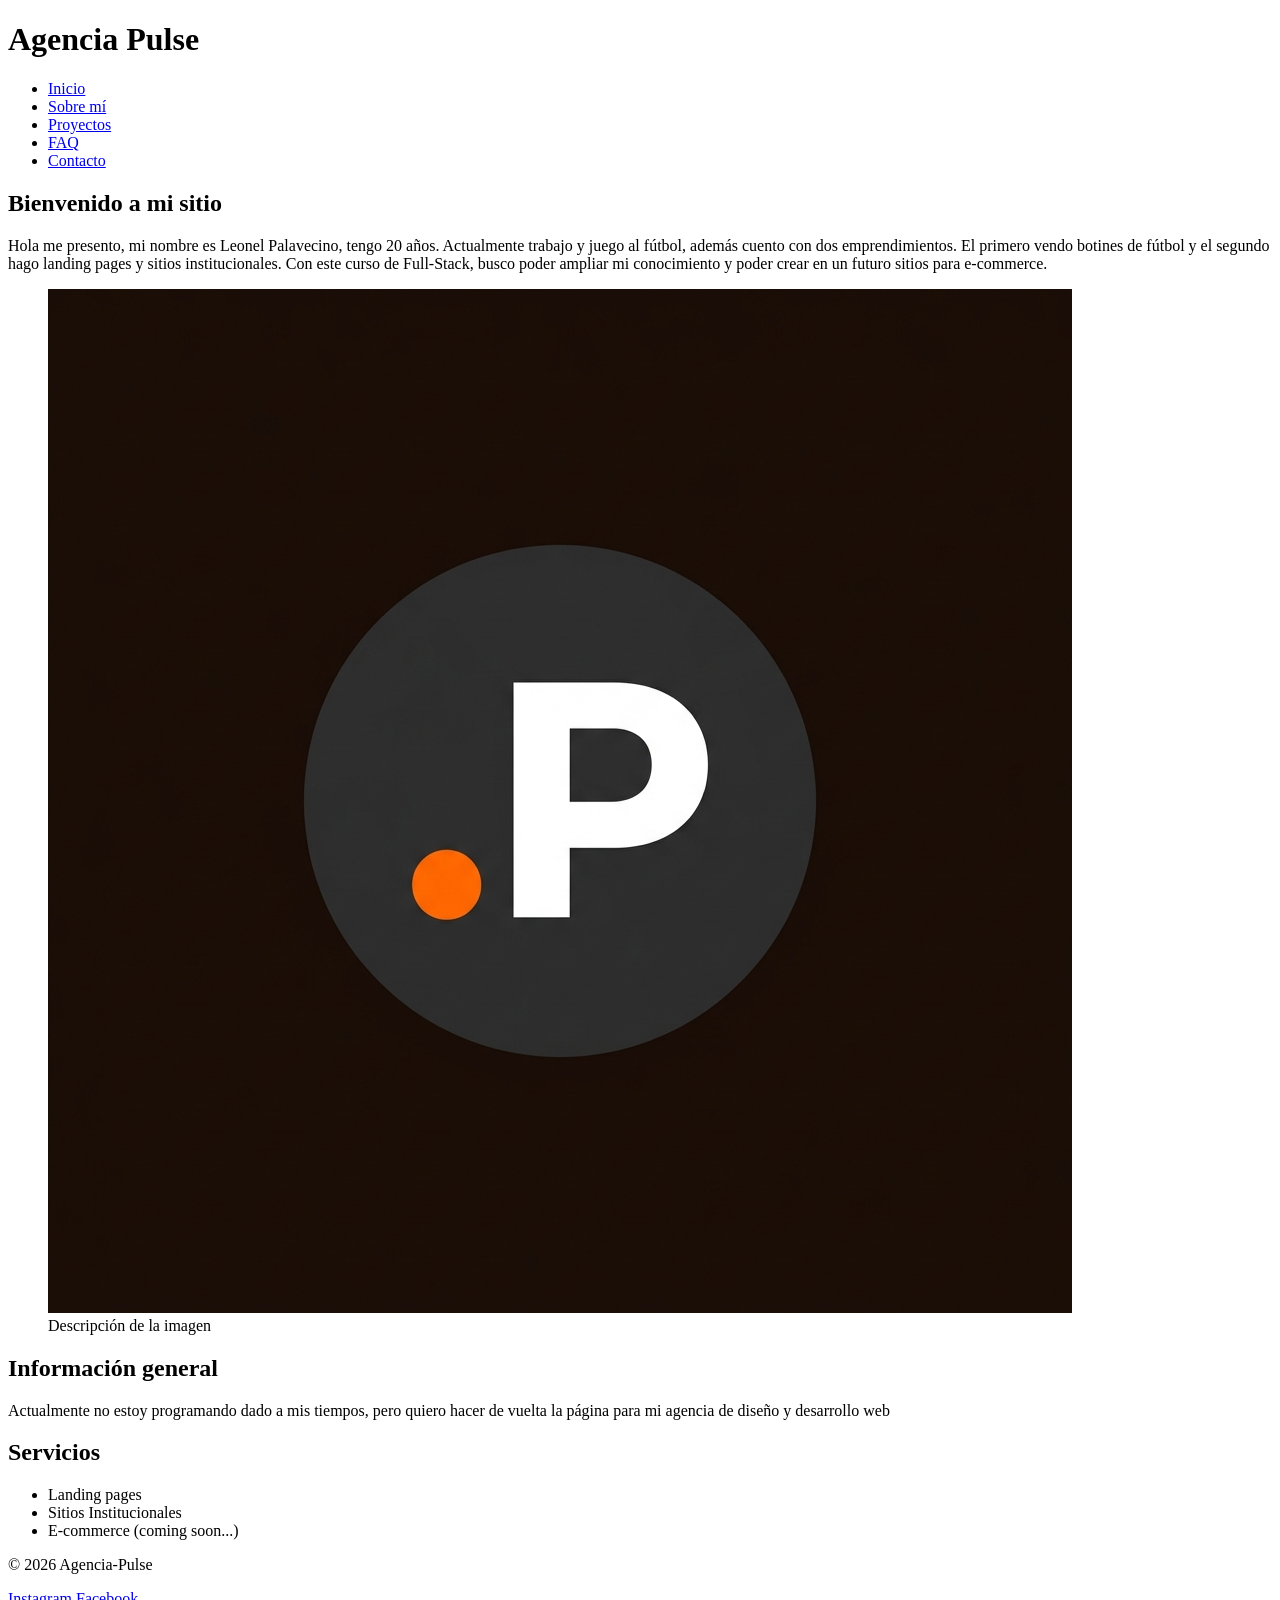
==== index.html @ 6079ae3b "primer commit - proyecto Coderhouse" ====
<!DOCTYPE html>
<html lang="es">

<head>
    <meta charset="UTF-8">
    <meta name="viewport" content="width=device-width, initial-scale=1.0">
    <title>Agencia-Pulse</title>
</head>

<body>

    <header>
        <h1>Agencia Pulse</h1>

        <nav>
            <ul>
                <li><a href="index.html">Inicio</a></li>
                <li><a href="pages/sobre-mi.html">Sobre mí</a></li>
                <li><a href="pages/proyectos.html">Proyectos</a></li>
                <li><a href="pages/faq.html">FAQ</a></li>
                <li><a href="pages/contacto.html">Contacto</a></li>
            </ul>
        </nav>
    </header>

    <main>

        <section>
            <article>
            <h2>Bienvenido a mi sitio</h2>
            <p>
                Hola me presento, mi nombre es Leonel Palavecino, tengo 20 años. Actualmente trabajo y juego al fútbol, además cuento con dos emprendimientos. El primero vendo botines de fútbol y el segundo hago landing pages y sitios institucionales. Con este curso de Full-Stack, busco poder ampliar mi conocimiento y poder crear en un futuro sitios para e-commerce.
            </p>

            <figure>
                <img src="img/favicon.png" alt="Logo de Agencia Pulse">
                <figcaption>Descripción de la imagen</figcaption>
            </figure>
            </article>
        </section>

        <section>
            <h2>Información general</h2>
            <p>
                Actualmente no estoy programando dado a mis tiempos, pero quiero hacer de vuelta la página para mi agencia de diseño y desarrollo web
            </p>
                </section>
        </section>

        <section>
            <h2>Servicios</h2>

            <ul>
                <li>Landing pages</li>
                <li>Sitios Institucionales</li>
                <li>E-commerce (coming soon...)</li>
            </ul>
        </section>

    </main>

    <footer>
        <p>&copy; 2026 Agencia-Pulse</p>

        <a href="https://www.instagram.com/leomessi/" target="_blank">Instagram</a>
        <a href="https://www.facebook.com/LeoMessi/" target="_blank">Facebook</a>
    </footer>

</body>

</html>
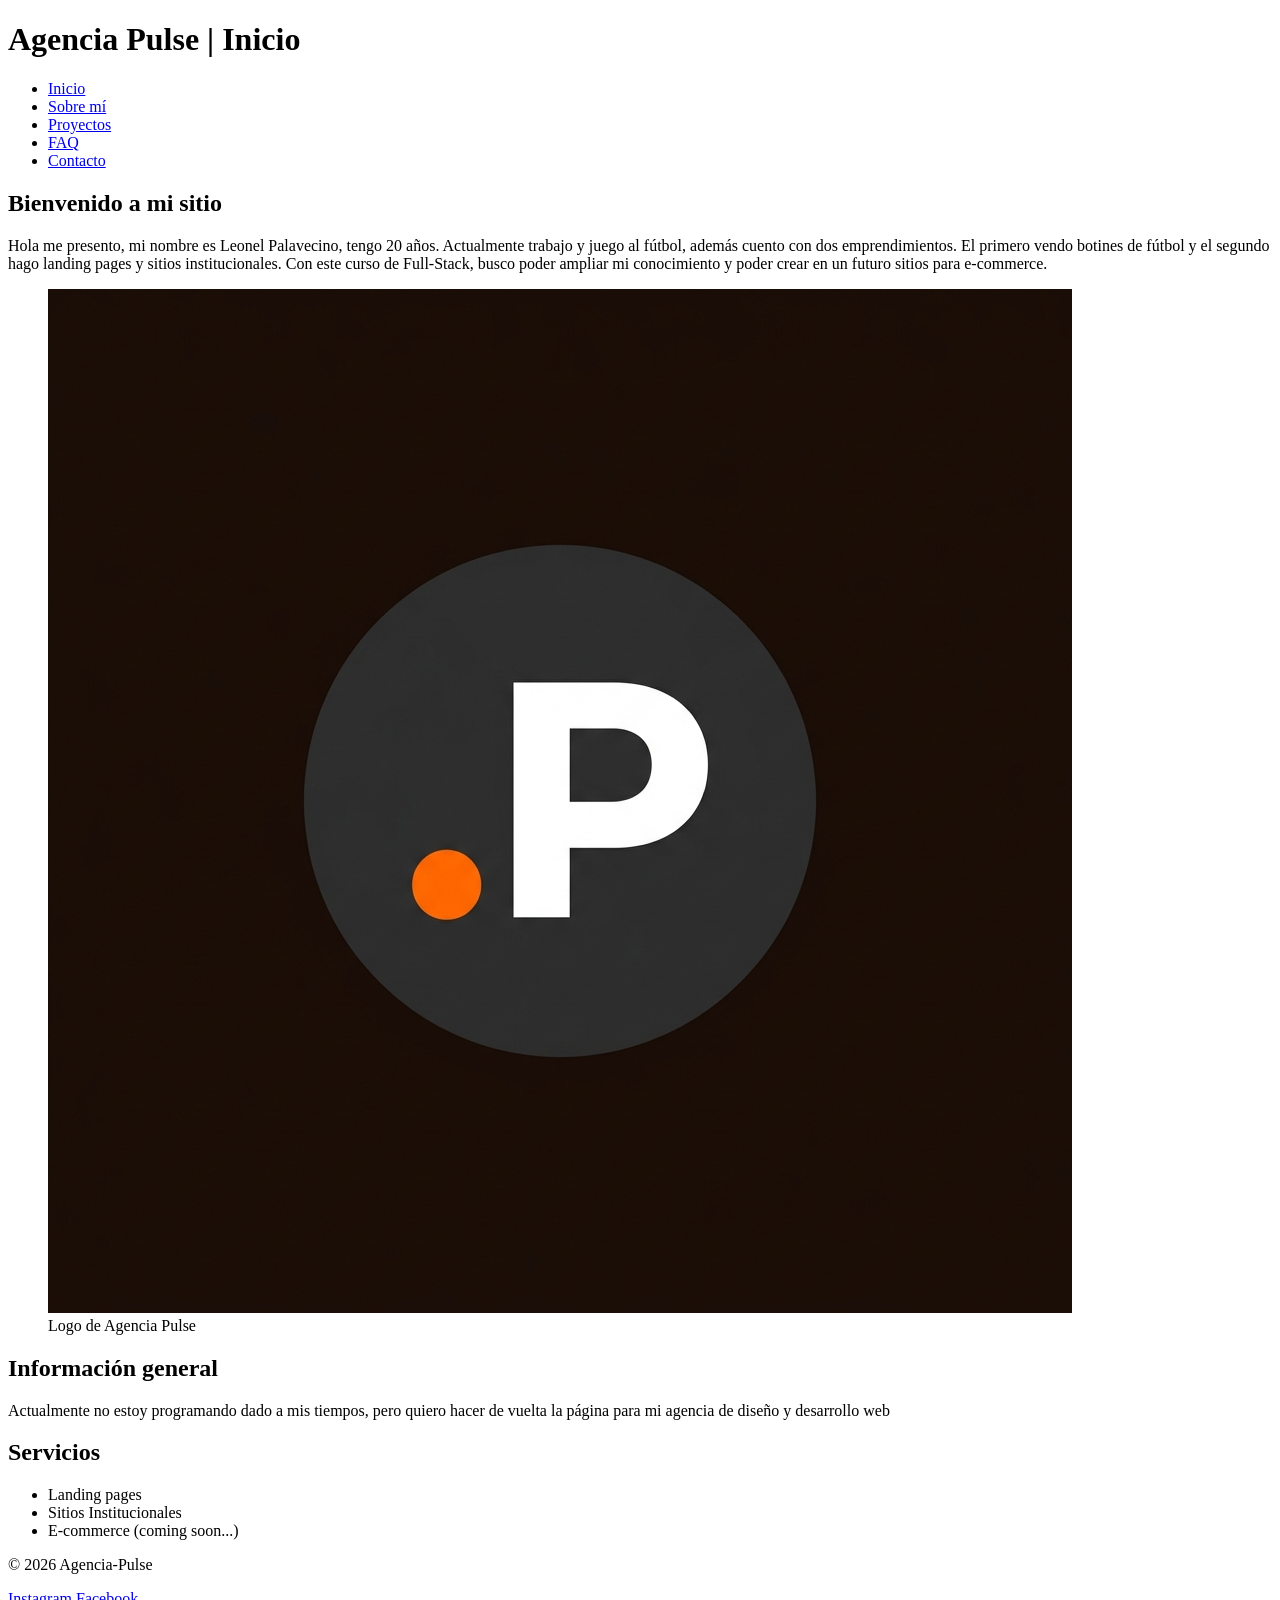
==== commit 32309c86: "renovación de documentos - actualización de todas las páginas" ====
--- a/index.html
+++ b/index.html
@@ -10,7 +10,7 @@
 <body>
 
     <header>
-        <h1>Agencia Pulse</h1>
+        <h1>Agencia Pulse | Inicio</h1>
 
         <nav>
             <ul>
@@ -34,7 +34,7 @@
 
             <figure>
                 <img src="img/favicon.png" alt="Logo de Agencia Pulse">
-                <figcaption>Descripción de la imagen</figcaption>
+                <figcaption>Logo de Agencia Pulse</figcaption>
             </figure>
             </article>
         </section>
@@ -45,7 +45,7 @@
                 Actualmente no estoy programando dado a mis tiempos, pero quiero hacer de vuelta la página para mi agencia de diseño y desarrollo web
             </p>
                 </section>
-        </section>
+
 
         <section>
             <h2>Servicios</h2>
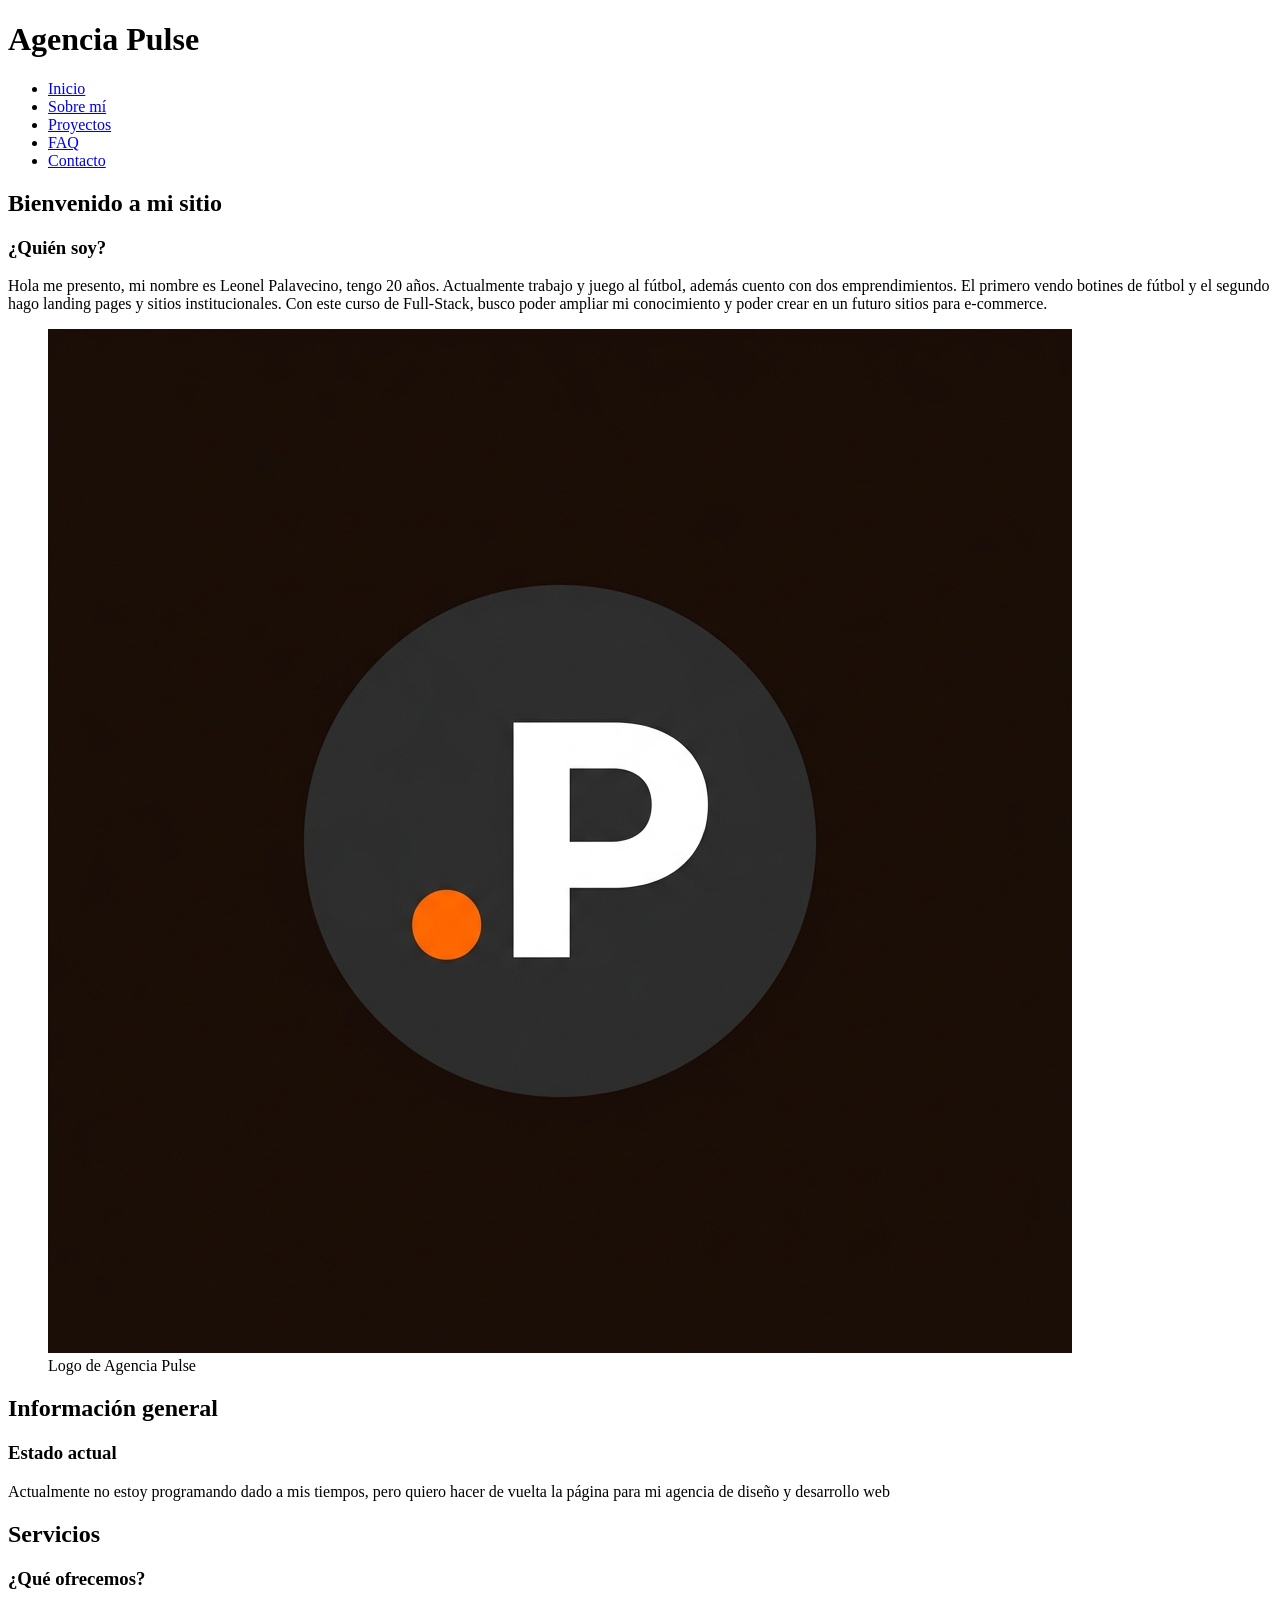
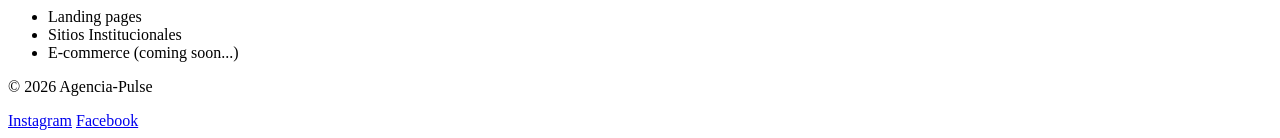
==== commit daf944e0: "fix: corregir rutas relativas, nombres de archivo, titulos unicos, jerarquia h3 y contenido de FAQ/c" ====
--- a/index.html
+++ b/index.html
@@ -4,20 +4,20 @@
 <head>
     <meta charset="UTF-8">
     <meta name="viewport" content="width=device-width, initial-scale=1.0">
-    <title>Agencia-Pulse</title>
+    <title>Agencia Pulse | Inicio</title>
 </head>
 
 <body>
 
     <header>
-        <h1>Agencia Pulse | Inicio</h1>
+        <h1>Agencia Pulse</h1>
 
         <nav>
             <ul>
                 <li><a href="index.html">Inicio</a></li>
-                <li><a href="pages/sobre-mi.html">Sobre mí</a></li>
+                <li><a href="pages/sobremi.html">Sobre mí</a></li>
                 <li><a href="pages/proyectos.html">Proyectos</a></li>
-                <li><a href="pages/faq.html">FAQ</a></li>
+                <li><a href="pages/FAQ.html">FAQ</a></li>
                 <li><a href="pages/contacto.html">Contacto</a></li>
             </ul>
         </nav>
@@ -28,6 +28,7 @@
         <section>
             <article>
             <h2>Bienvenido a mi sitio</h2>
+            <h3>¿Quién soy?</h3>
             <p>
                 Hola me presento, mi nombre es Leonel Palavecino, tengo 20 años. Actualmente trabajo y juego al fútbol, además cuento con dos emprendimientos. El primero vendo botines de fútbol y el segundo hago landing pages y sitios institucionales. Con este curso de Full-Stack, busco poder ampliar mi conocimiento y poder crear en un futuro sitios para e-commerce.
             </p>
@@ -41,6 +42,7 @@
 
         <section>
             <h2>Información general</h2>
+            <h3>Estado actual</h3>
             <p>
                 Actualmente no estoy programando dado a mis tiempos, pero quiero hacer de vuelta la página para mi agencia de diseño y desarrollo web
             </p>
@@ -49,6 +51,7 @@
 
         <section>
             <h2>Servicios</h2>
+            <h3>¿Qué ofrecemos?</h3>
 
             <ul>
                 <li>Landing pages</li>
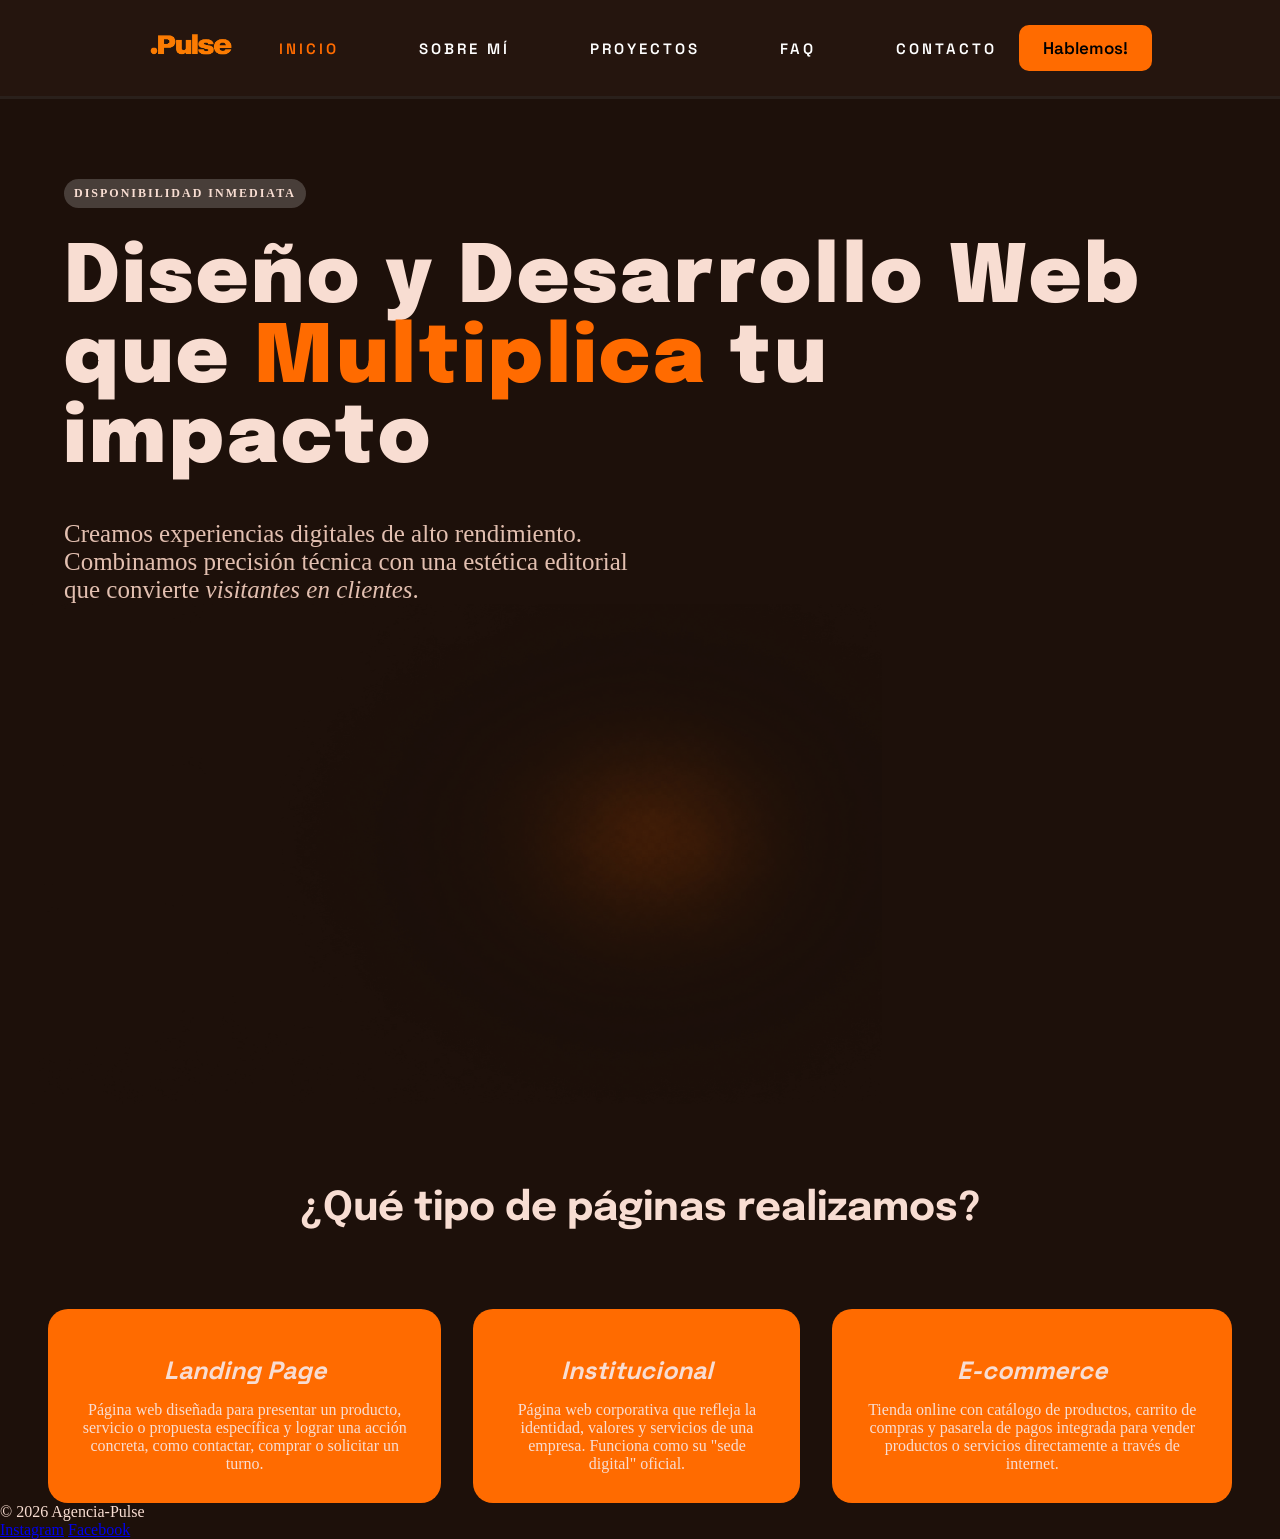
==== commit 468a9a4d: "pre-entrega 2" ====
--- a/index.html
+++ b/index.html
@@ -5,61 +5,78 @@
     <meta charset="UTF-8">
     <meta name="viewport" content="width=device-width, initial-scale=1.0">
     <title>Agencia Pulse | Inicio</title>
+    <!-- link a CSS -->
+    <link rel="stylesheet" href="css/styles.css">
+    <!-- Tipografía principal -->
+    <link rel="preconnect" href="https://fonts.googleapis.com">
+    <link rel="preconnect" href="https://fonts.gstatic.com" crossorigin>
+    <link href="https://fonts.googleapis.com/css2?family=Epilogue:ital,wght@0,100..900;1,100..900&family=Fira+Sans:ital,wght@0,100;0,200;0,300;0,400;0,500;0,600;0,700;0,800;0,900;1,100;1,200;1,300;1,400;1,500;1,600;1,700;1,800;1,900&family=Gloock&family=Instrument+Sans:ital,wght@0,400..700;1,400..700&family=Instrument+Serif:ital@0;1&display=swap" rel="stylesheet">
+    <!--Tipografía secundaria -->
+    <link rel="preconnect" href="https://fonts.googleapis.com">
+    <link rel="preconnect" href="https://fonts.gstatic.com" crossorigin>
+    <link href="https://fonts.googleapis.com/css2?family=Epilogue:ital,wght@0,100..900;1,100..900&family=Fira+Sans:ital,wght@0,100;0,200;0,300;0,400;0,500;0,600;0,700;0,800;0,900;1,100;1,200;1,300;1,400;1,500;1,600;1,700;1,800;1,900&family=Gloock&family=Instrument+Sans:ital,wght@0,400..700;1,400..700&family=Instrument+Serif:ital@0;1&display=swap" rel="stylesheet">
+    <!--Tipografía terciaria -->
+    <link rel="preconnect" href="https://fonts.googleapis.com">
+    <link rel="preconnect" href="https://fonts.gstatic.com" crossorigin>
+    <link href="https://fonts.googleapis.com/css2?family=Epilogue:ital,wght@0,100..900;1,100..900&family=Fira+Sans:ital,wght@0,100;0,200;0,300;0,400;0,500;0,600;0,700;0,800;0,900;1,100;1,200;1,300;1,400;1,500;1,600;1,700;1,800;1,900&family=Gloock&family=Instrument+Sans:ital,wght@0,400..700;1,400..700&family=Instrument+Serif:ital@0;1&family=Inter:ital,opsz,wght@0,14..32,100..900;1,14..32,100..900&family=Space+Grotesk:wght@300..700&display=swap" rel="stylesheet">
+
 </head>
 
 <body>
 
     <header>
-        <h1>Agencia Pulse</h1>
-
+        <a href="index.html" aria-label="Inicio Agencia Pulse">
+            <img src="img/img-navbar.webp" alt="Logo de Agencia Pulse" width="120" height="40" style="object-fit: contain;">
+        </a>
         <nav>
-            <ul>
-                <li><a href="index.html">Inicio</a></li>
-                <li><a href="pages/sobremi.html">Sobre mí</a></li>
-                <li><a href="pages/proyectos.html">Proyectos</a></li>
-                <li><a href="pages/FAQ.html">FAQ</a></li>
-                <li><a href="pages/contacto.html">Contacto</a></li>
-            </ul>
+            <figure>
+                <img src="img/img-navbar-naranja-transparent.png" alt="Logo .Pulse">
+                <figcaption>Logo Agencia .Pulse</figcaption>
+            </figure>
+                <ul>
+                    <li><a class="btn-seleccionado" href="index.html">INICIO</a></li>
+                    <li><a class="btn-secundario" href="pages/sobremi.html">SOBRE MÍ</a></li>
+                    <li><a class="btn-secundario" href="pages/proyectos.html">PROYECTOS</a></li>
+                    <li><a class="btn-secundario" href="pages/FAQ.html">FAQ</a></li>
+                    <li><a class="btn-secundario" href="pages/contacto.html">CONTACTO</a></li>
+                </ul>
+                    <div class="btn-hablemos">
+                        <a href="">Hablemos!</a>
+                    </div>
         </nav>
     </header>
-
     <main>
-
-        <section>
+        <section class="section-I">
             <article>
-            <h2>Bienvenido a mi sitio</h2>
-            <h3>¿Quién soy?</h3>
-            <p>
-                Hola me presento, mi nombre es Leonel Palavecino, tengo 20 años. Actualmente trabajo y juego al fútbol, además cuento con dos emprendimientos. El primero vendo botines de fútbol y el segundo hago landing pages y sitios institucionales. Con este curso de Full-Stack, busco poder ampliar mi conocimiento y poder crear en un futuro sitios para e-commerce.
+                <p class="texto-inline">disponibilidad inmediata</p>
+                <h2 class="title-main">Diseño y Desarrollo Web <br> que <span class="texto-naranja">Multiplica</span> tu <br> impacto </h2>
+            <p class="texto-main">
+                Creamos experiencias digitales de alto rendimiento. <br> Combinamos precisión técnica con una estética editorial <br> que convierte <span class="italic">visitantes en clientes</span>.
             </p>
-
-            <figure>
-                <img src="img/favicon.png" alt="Logo de Agencia Pulse">
-                <figcaption>Logo de Agencia Pulse</figcaption>
-            </figure>
+                <figure>
+                    <img class="sombra-main" src="img/sombra-main-transparent.png" alt="Logo de Agencia Pulse">
+                    <figcaption>Logo de Agencia Pulse</figcaption>
+                </figure>
             </article>
         </section>
 
-        <section>
-            <h2>Información general</h2>
-            <h3>Estado actual</h3>
-            <p>
-                Actualmente no estoy programando dado a mis tiempos, pero quiero hacer de vuelta la página para mi agencia de diseño y desarrollo web
-            </p>
-                </section>
-
-
-        <section>
-            <h2>Servicios</h2>
-            <h3>¿Qué ofrecemos?</h3>
-
-            <ul>
-                <li>Landing pages</li>
-                <li>Sitios Institucionales</li>
-                <li>E-commerce (coming soon...)</li>
-            </ul>
+        <section class="section-II">
+            <h3 class="title-secundario">¿Qué tipo de páginas realizamos?</h3>
+            <section class="seccion-tarjetas">
+                <div class="tarjetas-II">
+                    <p class="title-tarjetas">Landing Page</p>
+                    <p class="color-p">Página web diseñada para presentar un producto, servicio o propuesta específica y lograr una acción concreta, como contactar, comprar o solicitar un turno.</p>
+                </div>
+                    <div class="tarjetas-II">
+                        <p class="title-tarjetas">Institucional</p>
+                        <p class="color-p">Página web corporativa que refleja la identidad, valores y servicios de una empresa. Funciona como su "sede digital" oficial.</p>
+                    </div>
+                        <div class="tarjetas-II">
+                            <p class="title-tarjetas">E-commerce</p>
+                            <p class="color-p">Tienda online con catálogo de productos, carrito de compras y pasarela de pagos integrada para vender productos o servicios directamente a través de internet.</p>
+                        </div>
+            </section>
         </section>
-
     </main>
 
     <footer>
--- a/css/styles.css
+++ b/css/styles.css
@@ -0,0 +1,226 @@
+* {
+    margin: 0;
+    padding: 0;
+    box-sizing: border-box;
+}
+
+
+:root {
+    /* Fondos */
+    --fondo-principal: #1d100a;
+    --fondo-secundario: #170b06;
+    --fondo-tarjetas: #2b1c16;
+    --fondo-destacado: #362720;
+    
+    /* Textos */
+    --texto-principal: #f8ddd2;
+    --texto-secundario: #e2bfb0;
+    --texto-oscuro: #561f00;
+    --texto-boton-naranja: #572000;
+    
+    /* Colores de marca y botones */
+    --naranja-claro: #ffb693;
+    --naranja-vibrante: #ff6b00; /* Para botones principales y llamadas a la acción */
+    --azul-celeste: #9ccaff;
+    --azul-brillante: #059eff;
+    
+    /* Bordes y líneas */
+    --borde-sutil: rgb(90, 65, 54); /* #5a4136 */
+    --borde-claro: rgb(169, 138, 125); /* #a98a7d */
+    
+    /* Estados y alertas */
+    --error-fondo: #93000a;
+    --error-texto: #ffb4ab;
+
+    /* Fuentes */
+    --fuente-epilogue: 'Epilogue', sans-serif;   /* titulos y encabezados */
+    --fuente-inter: 'Inter', sans-serif;      /* textos */
+    --fuente-space-grotesk: 'Space Grotesk', sans-serif; /* botones y llamadas a la accion */
+    
+}
+/* navbar */
+nav {
+    margin:0;
+    padding: 1rem 8rem 1rem;
+    display: flex;
+    flex-direction: row;
+    justify-content: space-between;
+    align-items:center;
+    background-color: #25150e;
+    border-bottom:3px solid  rgb(42, 32, 27)  ;
+}
+
+nav ul {
+    font-family: var(--fuente-space-grotesk);
+    display: flex;
+    list-style: none;
+    align-items: center;
+    gap: 5rem;
+    text-decoration:none;
+    font-size: 15px;
+    font-weight: 600;
+    letter-spacing: 3px;
+    transition: ease-in 0.5s ;
+
+
+}
+/* botones navbar */
+.btn-seleccionado {
+    color: var(--naranja-vibrante) ;
+    text-decoration: none;
+    border-radius: 15px;
+    transition: ease-in 0.5s ;
+
+}
+
+.btn-hablemos a {
+    border-radius: 10px;
+    background: var(--naranja-vibrante);
+    color: var(--texto-principal);
+    text-decoration: none;
+    padding: 12px 24px;
+    font-family: var(--fuente-space-grotesk);
+    font-weight: 600;
+    color: #000000;
+    font-size: 17px;
+}
+
+.btn-secundario {
+    color: #ffffff;
+    text-decoration: none;
+
+}
+
+/* configuración de imagen y figcaption */
+
+nav figure img {
+    max-width: 8rem;
+}
+
+figcaption {
+    display: none;
+}
+
+header > a {
+    display: none;
+}
+/* sombra */
+.sombra-main {
+    width: 850px;
+    height: 500px;
+}
+
+
+/* cuerpo */
+/* section I */
+body {
+    background-color: var(--fondo-principal);
+    color: var(--texto-principal);
+    margin: 0;
+    min-height: 100vh;
+}
+.section-I {
+    margin-left:2rem;
+    margin-right:2rem;
+}
+.texto-inline {
+    display:inline-block;
+    margin-top: 5rem;
+    margin-bottom: 2rem;
+    margin-left: 2rem;
+    font-size: var(--fuente-space-grotesk);
+    letter-spacing: 2px;
+    font-size: 12px;
+    text-transform: uppercase;
+    background-color: #f4f3f233;
+    padding: 7px 10px;
+    border-radius: 15px;
+    font-weight: 600;
+}
+
+h2 {
+    font-family: var(--fuente-epilogue);
+    font-size: 5rem;
+    font-weight: 900;
+    letter-spacing: 3px;
+    
+}
+
+.title-main {
+    margin-left: 2rem;
+    line-height: 5rem;
+
+}
+
+.texto-naranja {
+    color: var(--naranja-vibrante)
+}
+
+.texto-main {
+    color:#E2BFB0;
+    font-size: 25px;
+    margin-left:2rem;
+    margin-top: 2.5rem;
+}
+
+.italic{
+    font-style:italic
+    
+}
+
+/* section II */
+section-II {
+    
+}
+
+h3 {
+    font-family: var(--fuente-epilogue);
+    font-size: 40px;
+    
+}
+
+.title-secundario {
+    text-align: center;
+    margin-bottom: 5rem;
+    margin-top: 5rem;
+}
+
+.seccion-tarjetas {
+    display:flex;
+    flex-direction: row;
+    justify-content: center;
+    gap: 2rem; /* Agregamos espacio entre las tarjetas */
+    align-items:center;
+}
+
+.tarjetas-II {
+    text-align: center;
+    padding:  30px;
+    background-color: var(--naranja-vibrante);
+    border-radius: 20px;
+}
+
+.section-II {
+    margin-left: 3rem;
+    margin-right:3rem;
+}
+
+.title-tarjetas {
+    font-family: var(--fuente-space-grotesk);
+    font-size: 25px;
+    font-weight: 900;
+    font-style: italic;
+    margin-bottom: 15px;
+    margin-top: 15px;
+    transition: ease-in 0.5s;
+
+}
+
+
+
+
+
+
+
+
+
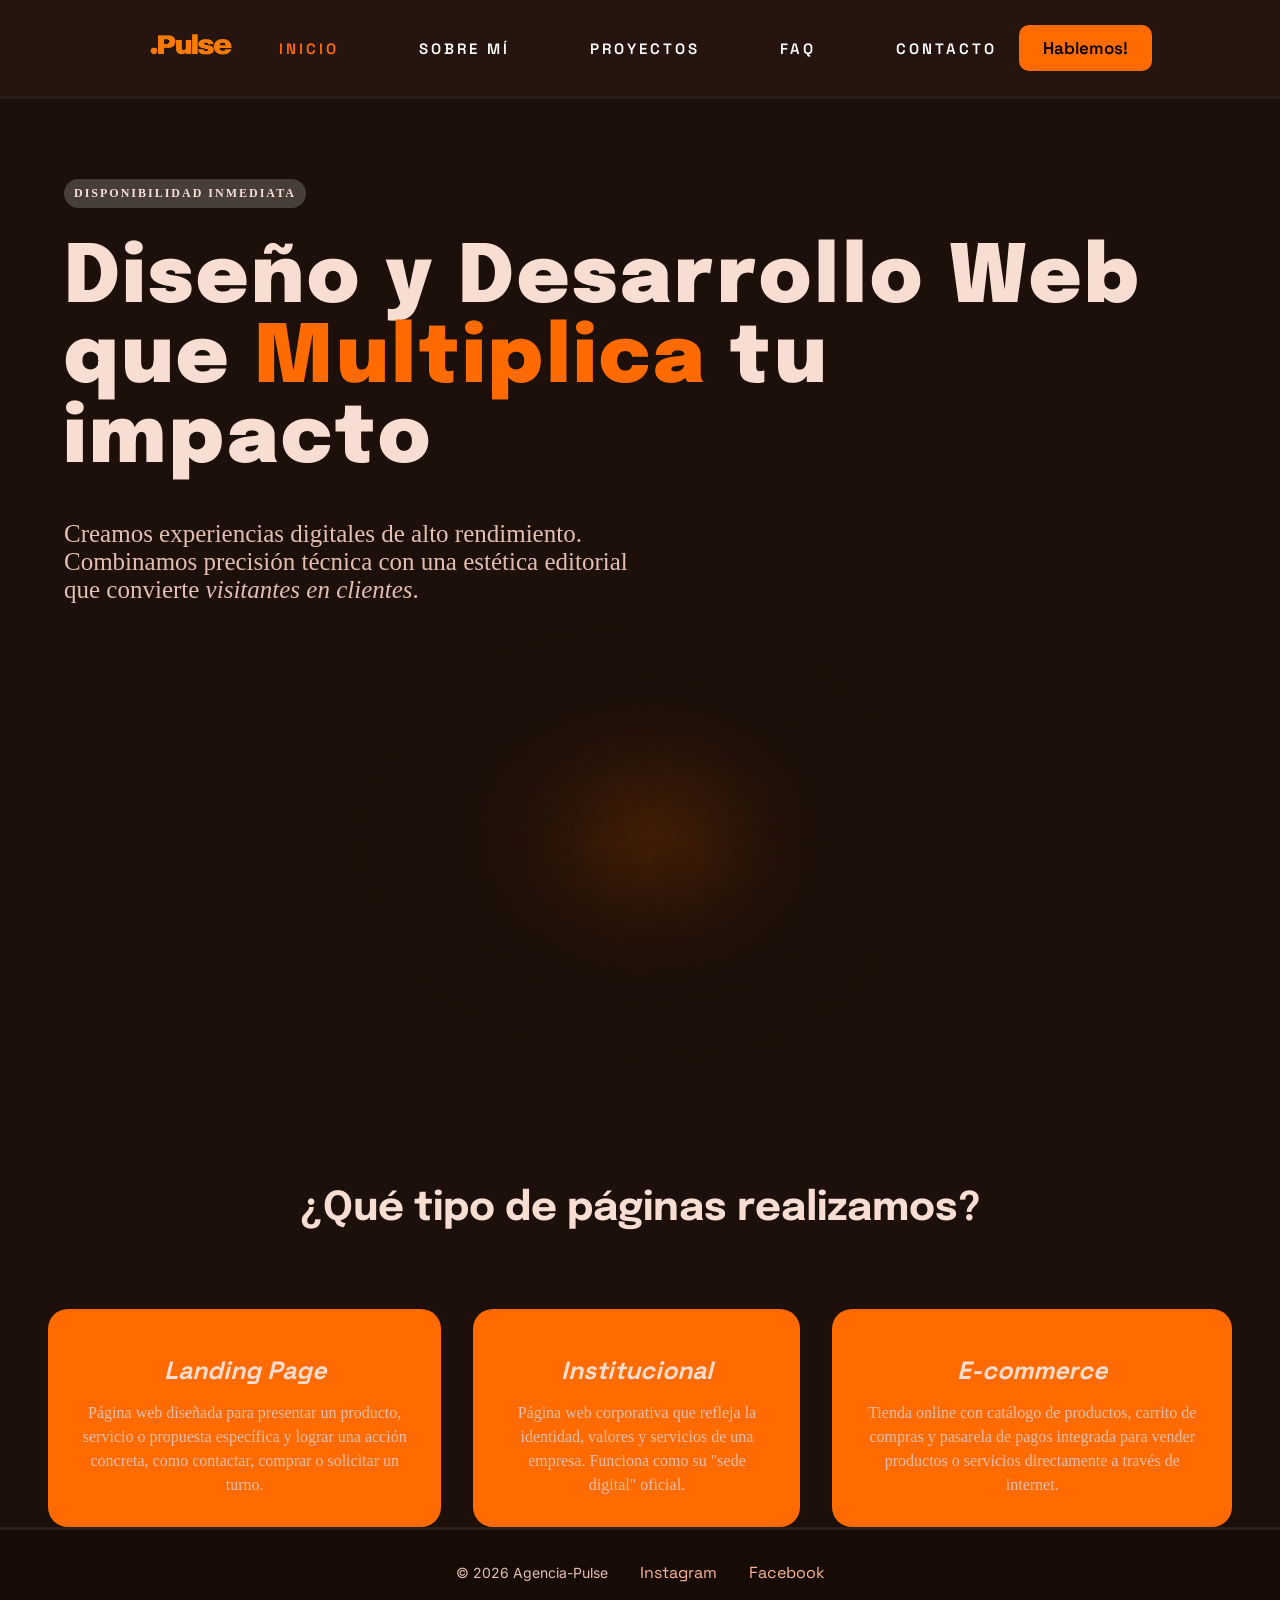
==== commit a430dfcd: "pre-entrega 3" ====
--- a/index.html
+++ b/index.html
@@ -26,7 +26,7 @@
 
     <header>
         <a href="index.html" aria-label="Inicio Agencia Pulse">
-            <img src="img/img-navbar.webp" alt="Logo de Agencia Pulse" width="120" height="40" style="object-fit: contain;">
+            <img class="logo-header" src="img/img-navbar.webp" alt="Logo de Agencia Pulse" width="120" height="40">
         </a>
         <nav>
             <figure>
--- a/css/styles.css
+++ b/css/styles.css
@@ -95,6 +95,10 @@
 
 nav figure img {
     max-width: 8rem;
+}
+
+.logo-header {
+    object-fit: contain;
 }
 
 figcaption {
@@ -169,9 +173,6 @@
 }
 
 /* section II */
-section-II {
-    
-}
 
 h3 {
     font-family: var(--fuente-epilogue);
@@ -213,14 +214,39 @@
     margin-bottom: 15px;
     margin-top: 15px;
     transition: ease-in 0.5s;
-
-}
-
-
-
-
-
-
-
-
-
+    text-align: center;
+}
+
+.color-p {
+    color: var(--texto-secundario);
+    font-size: 16px;
+    line-height: 1.5;
+}
+
+/* footer */
+footer {
+    display: flex;
+    justify-content: center;
+    align-items: center;
+    gap: 2rem;
+    padding: 2rem 4rem;
+    background-color: var(--fondo-secundario);
+    border-top: 3px solid rgb(42, 32, 27);
+}
+
+footer a {
+    color: var(--naranja-claro);
+    text-decoration: none;
+    font-family: var(--fuente-space-grotesk);
+    transition: color 0.3s;
+}
+
+footer a:hover {
+    color: var(--naranja-vibrante);
+}
+
+footer p {
+    font-family: var(--fuente-inter);
+    font-size: 14px;
+    color: var(--texto-secundario);
+}
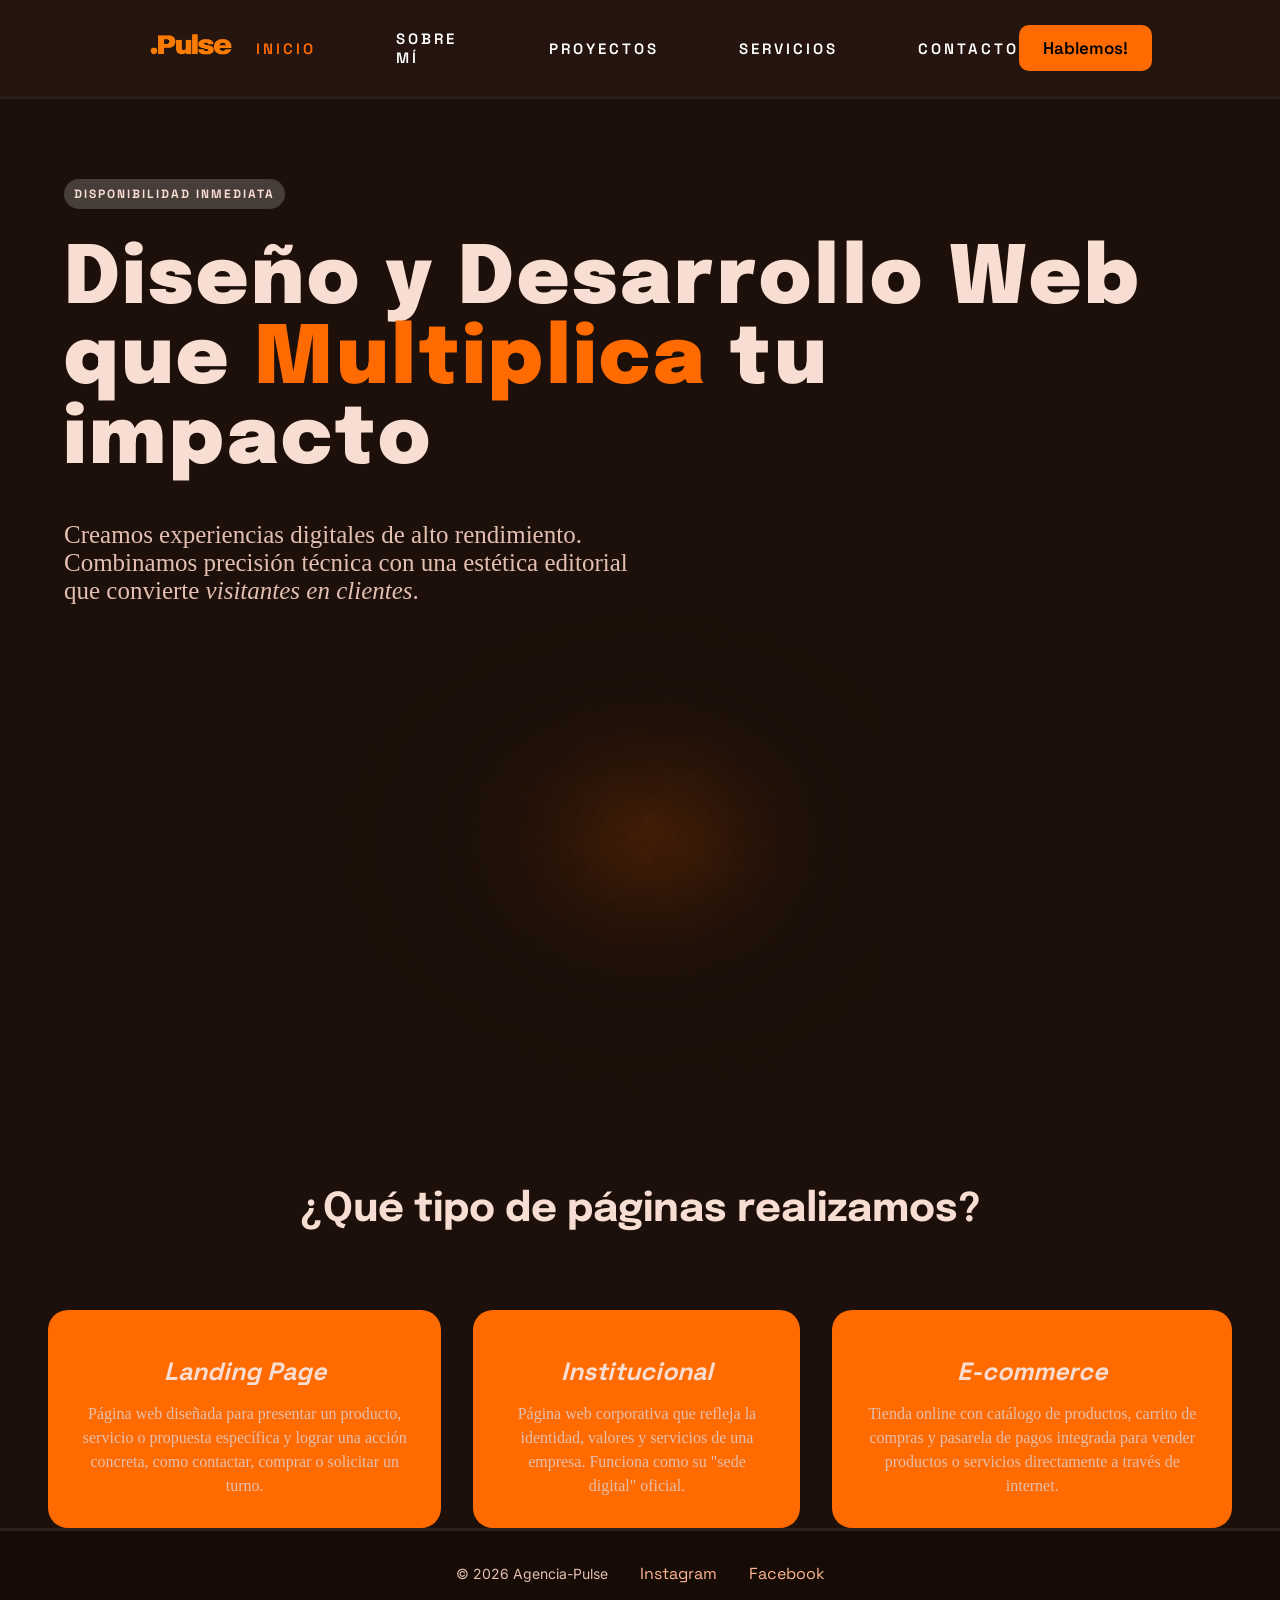
==== commit a885bbcf: "corrección pre-entrega 2" ====
--- a/index.html
+++ b/index.html
@@ -26,7 +26,7 @@
 
     <header>
         <a href="index.html" aria-label="Inicio Agencia Pulse">
-            <img class="logo-header" src="img/img-navbar.webp" alt="Logo de Agencia Pulse" width="120" height="40">
+            <img class="logo-header" src="img/img-navbar-naranja-transparent.png" alt="Logo de Agencia Pulse" width="120" height="40">
         </a>
         <nav>
             <figure>
@@ -37,7 +37,7 @@
                     <li><a class="btn-seleccionado" href="index.html">INICIO</a></li>
                     <li><a class="btn-secundario" href="pages/sobremi.html">SOBRE MÍ</a></li>
                     <li><a class="btn-secundario" href="pages/proyectos.html">PROYECTOS</a></li>
-                    <li><a class="btn-secundario" href="pages/FAQ.html">FAQ</a></li>
+                    <li><a class="btn-secundario" href="pages/servicios.html">SERVICIOS</a></li>
                     <li><a class="btn-secundario" href="pages/contacto.html">CONTACTO</a></li>
                 </ul>
                     <div class="btn-hablemos">
@@ -49,7 +49,7 @@
         <section class="section-I">
             <article>
                 <p class="texto-inline">disponibilidad inmediata</p>
-                <h2 class="title-main">Diseño y Desarrollo Web <br> que <span class="texto-naranja">Multiplica</span> tu <br> impacto </h2>
+                <h1 class="title-main">Diseño y Desarrollo Web <br> que <span class="texto-naranja">Multiplica</span> tu <br> impacto </h1>
             <p class="texto-main">
                 Creamos experiencias digitales de alto rendimiento. <br> Combinamos precisión técnica con una estética editorial <br> que convierte <span class="italic">visitantes en clientes</span>.
             </p>
--- a/css/styles.css
+++ b/css/styles.css
@@ -132,14 +132,14 @@
     margin-top: 5rem;
     margin-bottom: 2rem;
     margin-left: 2rem;
-    font-size: var(--fuente-space-grotesk);
+    font-family: var(--fuente-space-grotesk);
     letter-spacing: 2px;
     font-size: 12px;
     text-transform: uppercase;
     background-color: #f4f3f233;
     padding: 7px 10px;
     border-radius: 15px;
-    font-weight: 600;
+    font-weight: 700;
 }
 
 h2 {
@@ -153,6 +153,10 @@
 .title-main {
     margin-left: 2rem;
     line-height: 5rem;
+    font-family: var(--fuente-epilogue);
+    font-size: 5rem;
+    font-weight: 900;
+    letter-spacing: 3px;
 
 }
 
@@ -184,6 +188,8 @@
     text-align: center;
     margin-bottom: 5rem;
     margin-top: 5rem;
+    font-family: var(--fuente-epilogue);
+    font-size: 40px;
 }
 
 .seccion-tarjetas {
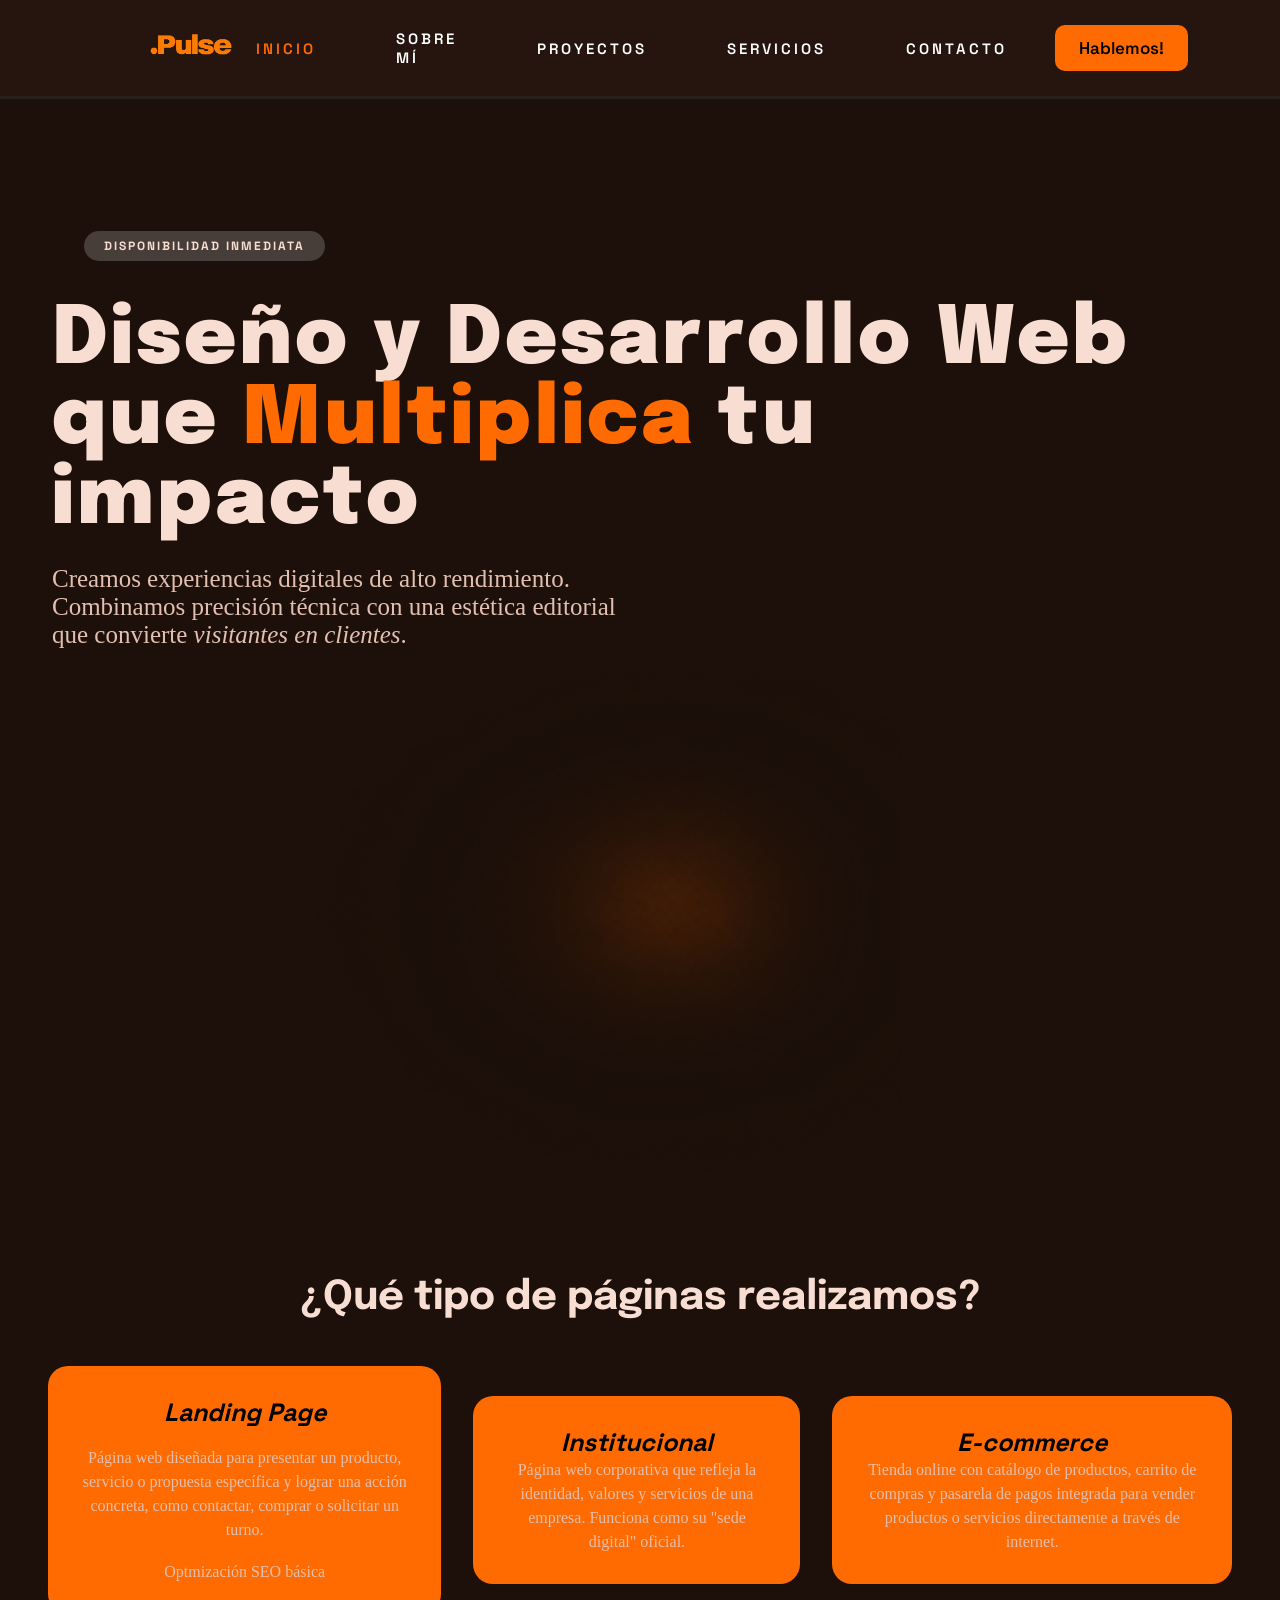
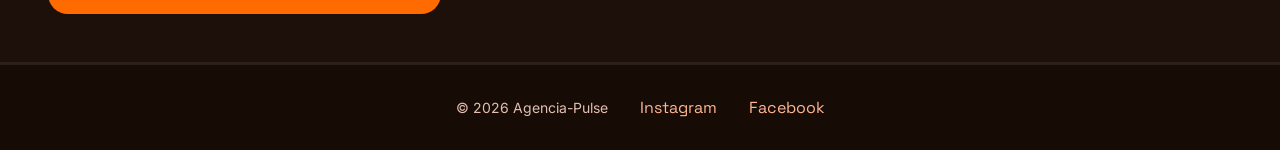
==== commit 1e3d1f1b: "correción pre-entrega 3 + cambios en contenido" ====
--- a/index.html
+++ b/index.html
@@ -33,16 +33,18 @@
                 <img src="img/img-navbar-naranja-transparent.png" alt="Logo .Pulse">
                 <figcaption>Logo Agencia .Pulse</figcaption>
             </figure>
-                <ul>
-                    <li><a class="btn-seleccionado" href="index.html">INICIO</a></li>
-                    <li><a class="btn-secundario" href="pages/sobremi.html">SOBRE MÍ</a></li>
-                    <li><a class="btn-secundario" href="pages/proyectos.html">PROYECTOS</a></li>
-                    <li><a class="btn-secundario" href="pages/servicios.html">SERVICIOS</a></li>
-                    <li><a class="btn-secundario" href="pages/contacto.html">CONTACTO</a></li>
-                </ul>
+                <div class="nav-enlaces">
+                    <ul>
+                        <li><a class="btn-seleccionado" href="index.html">INICIO</a></li>
+                        <li><a class="btn-secundario" href="pages/sobremi.html">SOBRE MÍ</a></li>
+                        <li><a class="btn-secundario" href="pages/proyectos.html">PROYECTOS</a></li>
+                        <li><a class="btn-secundario" href="pages/servicios.html">SERVICIOS</a></li>
+                        <li><a class="btn-secundario" href="pages/contacto.html">CONTACTO</a></li>
+                    </ul>
                     <div class="btn-hablemos">
                         <a href="">Hablemos!</a>
                     </div>
+                </div>
         </nav>
     </header>
     <main>
@@ -65,7 +67,13 @@
             <section class="seccion-tarjetas">
                 <div class="tarjetas-II">
                     <p class="title-tarjetas">Landing Page</p>
-                    <p class="color-p">Página web diseñada para presentar un producto, servicio o propuesta específica y lograr una acción concreta, como contactar, comprar o solicitar un turno.</p>
+                    <br>
+
+                    <ul>
+                        <p class="color-p">Página web diseñada para presentar un producto, servicio o propuesta específica y lograr una acción concreta, como contactar, comprar o solicitar un turno.</p>
+                        <br>
+                        <p class="color-p">Optmización SEO básica</p>
+                    </ul>
                 </div>
                     <div class="tarjetas-II">
                         <p class="title-tarjetas">Institucional</p>
--- a/css/styles.css
+++ b/css/styles.css
@@ -3,7 +3,6 @@
     padding: 0;
     box-sizing: border-box;
 }
-
 
 :root {
     /* Fondos */
@@ -48,6 +47,14 @@
     align-items:center;
     background-color: #25150e;
     border-bottom:3px solid  rgb(42, 32, 27)  ;
+}
+
+/* Contenedor que agrupa ul + botón "Hablemos" */
+.nav-enlaces {
+    display: flex;
+    flex-direction: row;
+    align-items: center;
+    gap: 3rem;
 }
 
 nav ul {
@@ -61,8 +68,6 @@
     font-weight: 600;
     letter-spacing: 3px;
     transition: ease-in 0.5s ;
-
-
 }
 /* botones navbar */
 .btn-seleccionado {
@@ -70,7 +75,6 @@
     text-decoration: none;
     border-radius: 15px;
     transition: ease-in 0.5s ;
-
 }
 
 .btn-hablemos a {
@@ -116,6 +120,11 @@
 
 
 /* cuerpo */
+main {
+    display: flex;
+    flex-direction: column;
+}
+
 /* section I */
 body {
     background-color: var(--fondo-principal);
@@ -124,20 +133,30 @@
     min-height: 100vh;
 }
 .section-I {
-    margin-left:2rem;
-    margin-right:2rem;
+    margin: 2rem;
+    display: flex;
+    flex-direction: column;
+    gap: 2rem;
+}
+
+article {
+    display: flex;
+    flex-direction: column;
+    gap: 1.5rem;
+    padding: 20px;
 }
 .texto-inline {
     display:inline-block;
+    align-self: flex-start;
     margin-top: 5rem;
-    margin-bottom: 2rem;
+    margin-bottom: 1rem;
     margin-left: 2rem;
     font-family: var(--fuente-space-grotesk);
     letter-spacing: 2px;
     font-size: 12px;
     text-transform: uppercase;
     background-color: #f4f3f233;
-    padding: 7px 10px;
+    padding: 7px 20px;
     border-radius: 15px;
     font-weight: 700;
 }
@@ -151,7 +170,6 @@
 }
 
 .title-main {
-    margin-left: 2rem;
     line-height: 5rem;
     font-family: var(--fuente-epilogue);
     font-size: 5rem;
@@ -167,8 +185,6 @@
 .texto-main {
     color:#E2BFB0;
     font-size: 25px;
-    margin-left:2rem;
-    margin-top: 2.5rem;
 }
 
 .italic{
@@ -186,8 +202,6 @@
 
 .title-secundario {
     text-align: center;
-    margin-bottom: 5rem;
-    margin-top: 5rem;
     font-family: var(--fuente-epilogue);
     font-size: 40px;
 }
@@ -208,8 +222,10 @@
 }
 
 .section-II {
-    margin-left: 3rem;
-    margin-right:3rem;
+    margin: 3rem;
+    display: flex;
+    flex-direction: column;
+    gap: 3rem;
 }
 
 .title-tarjetas {
@@ -217,16 +233,16 @@
     font-size: 25px;
     font-weight: 900;
     font-style: italic;
-    margin-bottom: 15px;
-    margin-top: 15px;
     transition: ease-in 0.5s;
     text-align: center;
+    color: #000000;
 }
 
 .color-p {
     color: var(--texto-secundario);
     font-size: 16px;
     line-height: 1.5;
+
 }
 
 /* footer */
@@ -256,3 +272,36 @@
     font-size: 14px;
     color: var(--texto-secundario);
 }
+
+/* Lista de contacto en páginas secundarias */
+.lista-contacto {
+    list-style: none;
+    display: flex;
+    flex-direction: column;
+    gap: 1rem;
+    font-family: var(--fuente-inter);
+    font-size: 18px;
+    color: var(--texto-secundario);
+    padding: 1rem 0;
+}
+
+.lista-contacto a {
+    color: var(--naranja-claro);
+    text-decoration: none;
+    transition: color 0.3s;
+}
+
+.lista-contacto a:hover {
+    color: var(--naranja-vibrante);
+}
+
+/* Links dentro de textos */
+.texto-main a {
+    color: var(--naranja-claro);
+    text-decoration: underline;
+    transition: color 0.3s;
+}
+
+.texto-main a:hover {
+    color: var(--naranja-vibrante);
+}
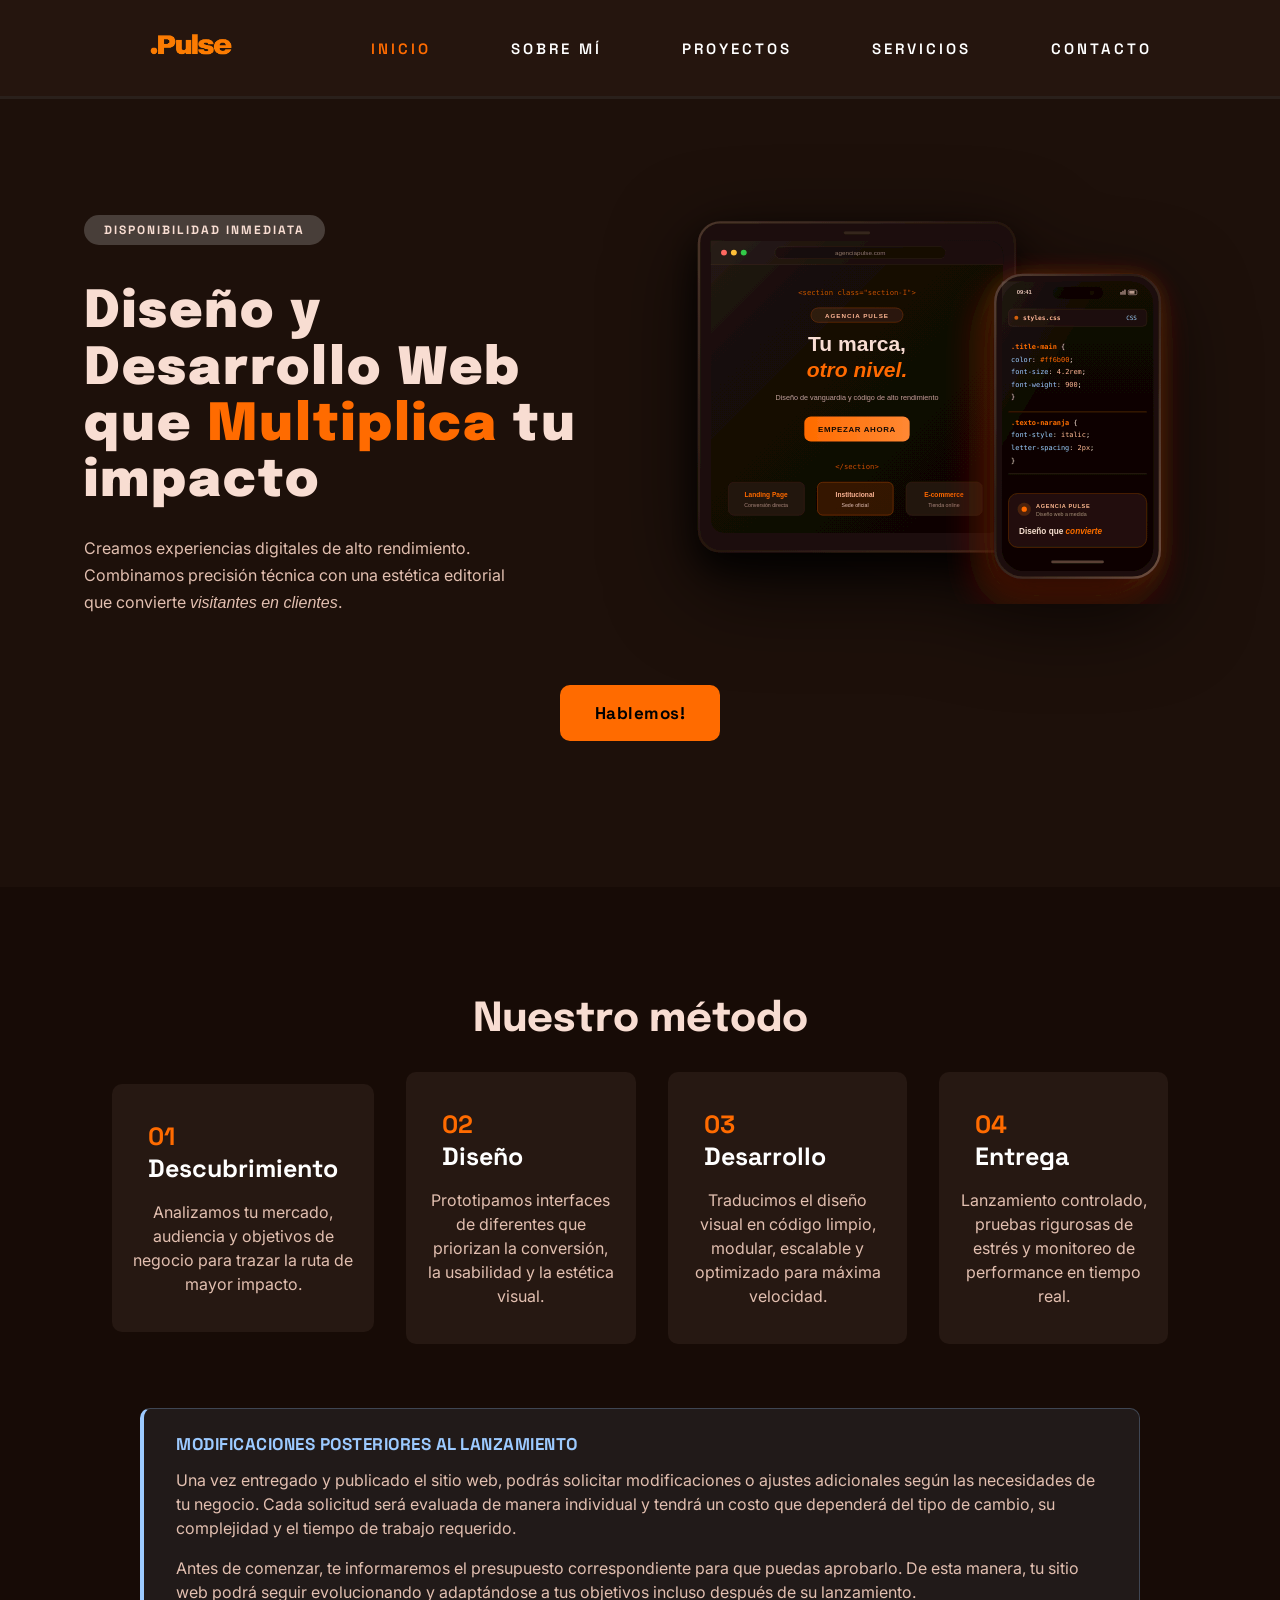
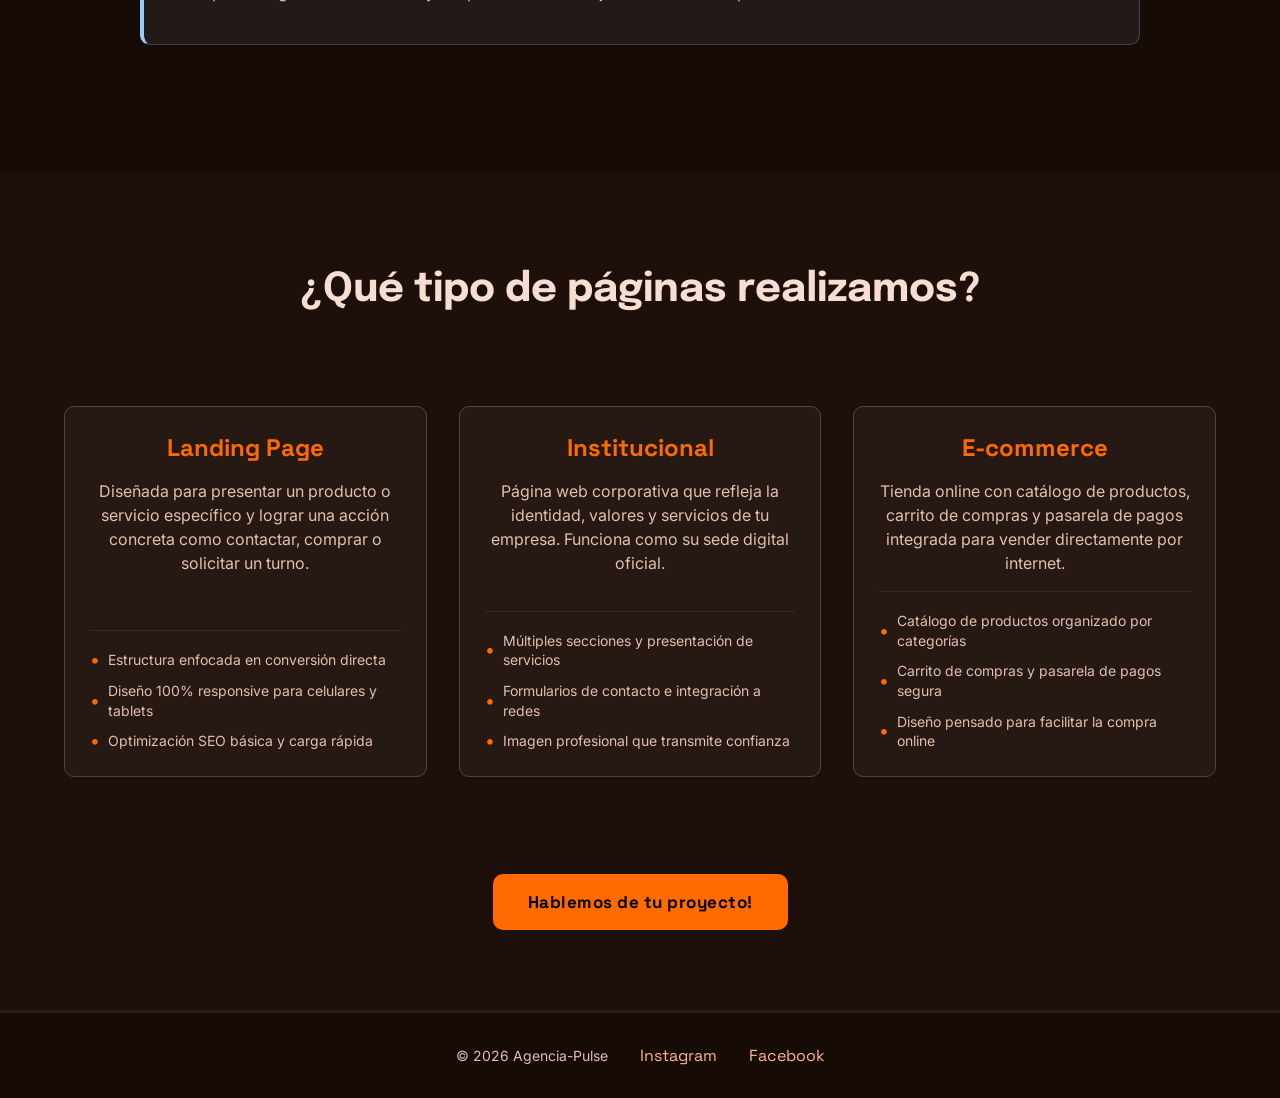
==== commit e2fca34c: "Pre-entrega 4" ====
--- a/index.html
+++ b/index.html
@@ -41,49 +41,103 @@
                         <li><a class="btn-secundario" href="pages/servicios.html">SERVICIOS</a></li>
                         <li><a class="btn-secundario" href="pages/contacto.html">CONTACTO</a></li>
                     </ul>
-                    <div class="btn-hablemos">
-                        <a href="">Hablemos!</a>
-                    </div>
                 </div>
         </nav>
     </header>
     <main>
-        <section class="section-I">
-            <article>
+        <section class="section-I" id="hero">
+            <!-- Columna izquierda: Títulos -->
+            <article class="columna-titulos">
                 <p class="texto-inline">disponibilidad inmediata</p>
                 <h1 class="title-main">Diseño y Desarrollo Web <br> que <span class="texto-naranja">Multiplica</span> tu <br> impacto </h1>
-            <p class="texto-main">
-                Creamos experiencias digitales de alto rendimiento. <br> Combinamos precisión técnica con una estética editorial <br> que convierte <span class="italic">visitantes en clientes</span>.
-            </p>
-                <figure>
-                    <img class="sombra-main" src="img/sombra-main-transparent.png" alt="Logo de Agencia Pulse">
-                    <figcaption>Logo de Agencia Pulse</figcaption>
-                </figure>
+                <p class="texto-main">
+                    Creamos experiencias digitales de alto rendimiento. <br> Combinamos precisión técnica con una estética editorial <br> que convierte <span class="italic">visitantes en clientes</span>.
+                </p>
             </article>
+
+            <!-- Columna derecha: Dispositivos con figure, img y figcaption -->
+            <figure class="figura-dispositivos">
+                <img class="img-dispositivos" src="img/mockup-dispositivos.svg" alt="Mockup de celular y tableta Agencia Pulse">
+                <figcaption>Mockup de dispositivos Agencia Pulse</figcaption>
+            </figure>
+
+            <!-- Botón Hablemos -->
+            <div class="btn-hablemos">
+                <a href="pages/contacto.html">Hablemos!</a>
+            </div>
+        </section>
+        <br>
+        <section class="section-II">
+            <h3 class="title-secundario">
+                Nuestro método
+            </h3>
+            <div class="section-tarjetas">
+                <div class="tarjetas-II">
+                <p class="title-tarjetas-II">
+                    01 <br> <span class="tit-tarjeta-II">Descubrimiento</span> 
+                </p>
+                    <p class="desc-tarj">Analizamos tu mercado, audiencia y objetivos de negocio para trazar la ruta de mayor impacto.</p>
+                </div>
+                <div class="tarjetas-II">
+                        <p class="title-tarjetas-II">
+                            02 <br> <span class="tit-tarjeta-II">Diseño</span>
+                        </p>
+                            <p class="desc-tarj">Prototipamos interfaces de diferentes que priorizan la conversión, la usabilidad y la estética visual.</p>
+                    </div>
+                    <div class="tarjetas-II">
+                        <p class="title-tarjetas-II">
+                            03 <br> <span class="tit-tarjeta-II"> Desarrollo</span>
+                        </p>
+                        <p class="desc-tarj"> Traducimos el diseño visual en código limpio, modular, escalable y optimizado para máxima velocidad.</p>
+                    </div>
+                    <div class="tarjetas-II">
+                        <p class="title-tarjetas-II">
+                            04 <br> <span class="tit-tarjeta-II"> Entrega </span>
+                        </p>
+                        <p class="desc-tarj">Lanzamiento controlado, pruebas rigurosas de estrés y monitoreo de performance en tiempo real.</p>
+                    </div>
+            </div>
+            <div class="texto-azul">
+                <p class="tit-texto-azul">Modificaciones posteriores al lanzamiento</p>
+                <p class="desc-tarj">Una vez entregado y publicado el sitio web, podrás solicitar modificaciones o ajustes adicionales según las necesidades de tu negocio. Cada solicitud será evaluada de manera individual y tendrá un costo que dependerá del tipo de cambio, su complejidad y el tiempo de trabajo requerido.</p>
+                <p class="desc-tarj">Antes de comenzar, te informaremos el presupuesto correspondiente para que puedas aprobarlo. De esta manera, tu sitio web podrá seguir evolucionando y adaptándose a tus objetivos incluso después de su lanzamiento.</p>
+            </div>
         </section>
 
-        <section class="section-II">
+        <section class="section-III">
             <h3 class="title-secundario">¿Qué tipo de páginas realizamos?</h3>
             <section class="seccion-tarjetas">
-                <div class="tarjetas-II">
+                <div class="tarjetas-III">
                     <p class="title-tarjetas">Landing Page</p>
-                    <br>
-
-                    <ul>
-                        <p class="color-p">Página web diseñada para presentar un producto, servicio o propuesta específica y lograr una acción concreta, como contactar, comprar o solicitar un turno.</p>
-                        <br>
-                        <p class="color-p">Optmización SEO básica</p>
+                    <p class="desc-tarj">Diseñada para presentar un producto o servicio específico y lograr una acción concreta como contactar, comprar o solicitar un turno.</p>
+                    <ul class="lista-tarjetas-III">
+                        <li>Estructura enfocada en conversión directa</li>
+                        <li>Diseño 100% responsive para celulares y tablets</li>
+                        <li>Optimización SEO básica y carga rápida</li>
                     </ul>
                 </div>
-                    <div class="tarjetas-II">
-                        <p class="title-tarjetas">Institucional</p>
-                        <p class="color-p">Página web corporativa que refleja la identidad, valores y servicios de una empresa. Funciona como su "sede digital" oficial.</p>
-                    </div>
-                        <div class="tarjetas-II">
-                            <p class="title-tarjetas">E-commerce</p>
-                            <p class="color-p">Tienda online con catálogo de productos, carrito de compras y pasarela de pagos integrada para vender productos o servicios directamente a través de internet.</p>
-                        </div>
+                <div class="tarjetas-III">
+                    <p class="title-tarjetas">Institucional</p>
+                    <p class="desc-tarj">Página web corporativa que refleja la identidad, valores y servicios de tu empresa. Funciona como su sede digital oficial.</p>
+                    <ul class="lista-tarjetas-III">
+                        <li>Múltiples secciones y presentación de servicios</li>
+                        <li>Formularios de contacto e integración a redes</li>
+                        <li>Imagen profesional que transmite confianza</li>
+                    </ul>
+                </div>
+                <div class="tarjetas-III">
+                    <p class="title-tarjetas">E-commerce</p>
+                    <p class="desc-tarj">Tienda online con catálogo de productos, carrito de compras y pasarela de pagos integrada para vender directamente por internet.</p>
+                    <ul class="lista-tarjetas-III">
+                        <li>Catálogo de productos organizado por categorías</li>
+                        <li>Carrito de compras y pasarela de pagos segura</li>
+                        <li>Diseño pensado para facilitar la compra online</li>
+                    </ul>
+                </div>
             </section>
+            <div class="btn-hablemos">
+                <a href="pages/contacto.html">Hablemos de tu proyecto!</a>
+            </div>
         </section>
     </main>
 
--- a/css/styles.css
+++ b/css/styles.css
@@ -37,6 +37,18 @@
     --fuente-space-grotesk: 'Space Grotesk', sans-serif; /* botones y llamadas a la accion */
     
 }
+header {
+    grid-area: header;
+}
+aside {
+    grid-area: sidebar;
+}
+main {
+    grid-area: main;
+}
+footer {
+    grid-area: footer;
+}
 /* navbar */
 nav {
     margin:0;
@@ -77,16 +89,36 @@
     transition: ease-in 0.5s ;
 }
 
+
+
 .btn-hablemos a {
+    display: inline-block;
     border-radius: 10px;
     background: var(--naranja-vibrante);
-    color: var(--texto-principal);
+    color: #000000;
     text-decoration: none;
-    padding: 12px 24px;
+    padding: 17px 35px;
     font-family: var(--fuente-space-grotesk);
-    font-weight: 600;
-    color: #000000;
+    font-weight: 700;
     font-size: 17px;
+    letter-spacing: 0.5px;
+    transition: all 0.3s ease;
+    margin-bottom: 3rem;
+    margin-top: 1px;
+}
+
+.btn-hablemos a:hover {
+    background: var(--naranja-claro);
+    transform: translateY(-3px);
+    box-shadow: 0 6px 20px rgba(255, 107, 0, 0.45);
+}
+
+.section-I .btn-hablemos {
+    grid-column: 1 / -1;
+    display: flex;
+    justify-content: center;
+    align-items: center;
+    margin-top: 1rem;
 }
 
 .btn-secundario {
@@ -112,45 +144,49 @@
 header > a {
     display: none;
 }
-/* sombra */
-.sombra-main {
-    width: 850px;
-    height: 500px;
-}
-
-
 /* cuerpo */
 main {
     display: flex;
     flex-direction: column;
 }
 
-/* section I */
+/* layout maestro con grid */
 body {
     background-color: var(--fondo-principal);
     color: var(--texto-principal);
     margin: 0;
     min-height: 100vh;
-}
+    display: grid;
+    grid-template-rows: auto 1fr auto;
+    grid-template-areas:
+        "header"
+        "main"
+        "footer";
+}
+
 .section-I {
-    margin: 2rem;
-    display: flex;
-    flex-direction: column;
+    margin: 0 4rem;
+    padding: 4rem 0 2rem;
+    display: grid;
+    grid-template-columns: 1fr 1fr;
+    align-items: center;
     gap: 2rem;
 }
 
-article {
+/* ─── Columna izquierda: Títulos ─── */
+.columna-titulos {
     display: flex;
     flex-direction: column;
     gap: 1.5rem;
     padding: 20px;
 }
+
 .texto-inline {
-    display:inline-block;
+    display: inline-block;
     align-self: flex-start;
-    margin-top: 5rem;
+    margin-top: 2rem;
     margin-bottom: 1rem;
-    margin-left: 2rem;
+    margin-left: 0;
     font-family: var(--fuente-space-grotesk);
     letter-spacing: 2px;
     font-size: 12px;
@@ -166,33 +202,74 @@
     font-size: 5rem;
     font-weight: 900;
     letter-spacing: 3px;
-    
 }
 
 .title-main {
-    line-height: 5rem;
+    line-height: 1.1;
     font-family: var(--fuente-epilogue);
-    font-size: 5rem;
+    font-size: clamp(2.5rem, 4vw, 4.2rem);
     font-weight: 900;
-    letter-spacing: 3px;
-
+    letter-spacing: 2px;
 }
 
 .texto-naranja {
-    color: var(--naranja-vibrante)
+    color: var(--naranja-vibrante);
 }
 
 .texto-main {
-    color:#E2BFB0;
-    font-size: 25px;
-}
-
-.italic{
-    font-style:italic
-    
+    color: #E2BFB0;
+    font-size: clamp(16px, 1.3vw, 20px);
+    line-height: 1.7;
+}
+
+.italic {
+    font-style: italic;
+}
+
+/* ─── Columna derecha: Imagen de Dispositivos (figure, img, figcaption) ─── */
+.figura-dispositivos {
+    display: flex;
+    justify-content: center;
+    align-items: center;
+    width: 100%;
+    margin: 0;
+    padding: 1rem;
+    position: relative;
+}
+
+.img-dispositivos {
+    width: 100%;
+    max-width: 650px;
+    height: auto;
+    object-fit: contain;
+    filter: drop-shadow(0 20px 40px rgba(0, 0, 0, 0.7));
+    transition: transform 0.5s cubic-bezier(0.25, 0.46, 0.45, 0.94), filter 0.5s ease;
+    animation: flotarDispositivos 6s ease-in-out infinite;
+}
+
+.img-dispositivos:hover {
+    transform: translateY(-8px) scale(1.02);
+    filter: drop-shadow(0 25px 50px rgba(255, 107, 0, 0.25));
+}
+
+@keyframes flotarDispositivos {
+    0%, 100% {
+        transform: translateY(0);
+    }
+    50% {
+        transform: translateY(-12px);
+    }
 }
 
 /* section II */
+.section-II {
+    display: flex;
+    flex-direction: column;
+    margin-top: 3rem;
+    background-color: var(--fondo-secundario);
+    padding: 7rem;
+    margin-bottom: 4rem;
+}
 
 h3 {
     font-family: var(--fuente-epilogue);
@@ -206,44 +283,183 @@
     font-size: 40px;
 }
 
-.seccion-tarjetas {
+.section-tarjetas {
     display:flex;
     flex-direction: row;
-    justify-content: center;
-    gap: 2rem; /* Agregamos espacio entre las tarjetas */
-    align-items:center;
+    align-items: center;
+    gap:2rem;
+    margin-top: 2rem;
+    margin-bottom: 2rem;
+
 }
 
 .tarjetas-II {
     text-align: center;
-    padding:  30px;
-    background-color: var(--naranja-vibrante);
-    border-radius: 20px;
-}
-
-.section-II {
-    margin: 3rem;
-    display: flex;
-    flex-direction: column;
-    gap: 3rem;
-}
-
-.title-tarjetas {
+    padding:  20px;
+    background-color: #261812;
+    border-radius: 10px;
+    box-sizing: border-box ;
+    justify-content: center;
+    align-items: center;
+    
+}
+
+.title-tarjetas-II {
     font-family: var(--fuente-space-grotesk);
     font-size: 25px;
     font-weight: 900;
-    font-style: italic;
     transition: ease-in 0.5s;
-    text-align: center;
-    color: #000000;
-}
-
-.color-p {
+    text-align: left;
+    color: var(--naranja-vibrante) ;
+    margin: 15px; 
+    margin-top: 1rem;
+    margin-bottom: 1rem;
+    margin-left: 1rem;
+    margin-right: 1rem;
+    
+}
+
+.tit-tarjeta-II {
+    color: #ffffff;
+
+}
+
+.desc-tarj {
+    font-family: var(--fuente-inter);
     color: var(--texto-secundario);
     font-size: 16px;
     line-height: 1.5;
-
-}
+    margin-bottom: 1rem;
+}
+
+.texto-azul {
+    background-color: rgba(156, 202, 255, 0.08);
+    border: 1px solid rgba(156, 202, 255, 0.25);
+    border-left: 4px solid var(--azul-celeste);
+    border-radius: 10px;
+    padding: 1.5rem 2rem;
+    margin-top: 2rem;
+    margin-bottom: 1rem;
+    box-sizing: border-box;
+    text-align: left;
+    max-width: 1000px;
+    align-self: center;
+}
+
+.tit-texto-azul {
+    font-family: var(--fuente-space-grotesk);
+    font-size: 17px;
+    font-weight: 700;
+    color: var(--azul-celeste);
+    text-transform: uppercase;
+    letter-spacing: 0.5px;
+    margin-bottom: 0.8rem;
+}
+/* section III */
+.section-III {
+    display: flex;
+    flex-direction: column;
+    justify-content: center;
+    align-items: center;
+    padding: 2rem 4rem;
+}
+
+.seccion-tarjetas {
+    display: flex;
+    flex-direction: row;
+    align-items: stretch;
+    justify-content: center;
+    gap: 2rem;
+    margin-top: 2rem;
+    margin-bottom: 2rem;
+    width: 100%;
+    max-width: 1200px;
+}
+
+.tarjetas-III {
+    flex: 1;
+    display: flex;
+    flex-direction: column;
+    text-align: center;
+    padding: 25px;
+    background-color: #261812;
+    border: 1px solid var(--borde-sutil);
+    border-radius: 10px;
+    box-sizing: border-box;
+    transition: transform 0.3s ease, border-color 0.3s ease;
+    margin-bottom: 4rem;
+    margin-top: 4rem;
+}
+
+.tarjetas-III:hover {
+    transform: translateY(-4px);
+    border-color: var(--naranja-vibrante);
+}
+
+.title-tarjetas {
+    font-family: var(--fuente-space-grotesk);
+    font-size: 24px;
+    font-weight: 900;
+    text-align: center;
+    color: var(--naranja-vibrante);
+    margin-bottom: 1rem;
+}
+
+.lista-tarjetas-III {
+    list-style: none;
+    padding: 0;
+    margin-top: auto;
+    display: flex;
+    flex-direction: column;
+    gap: 0.7rem;
+    text-align: left;
+    border-top: 1px solid rgba(90, 65, 54, 0.4);
+    padding-top: 1.2rem;
+}
+
+.lista-tarjetas-III li {
+    font-family: var(--fuente-inter);
+    color: var(--texto-secundario);
+    font-size: 14px;
+    line-height: 1.4;
+    display: flex;
+    align-items: center;
+    gap: 0.5rem;
+}
+
+.lista-tarjetas-III li::before {
+    content: "•";
+    color: var(--naranja-vibrante);
+    font-size: 18px;
+    line-height: 1;
+}
+
+/* SobreMi */
+.texto-main {
+    font-family: var(--fuente-inter);
+    font-size: 16px;
+    line-height: 1.7;
+    color: var(--texto-secundario);
+}
+
+.color-p {
+    font-family: var(--fuente-inter);
+    font-size: 16px;
+    line-height: 1.7;
+    color: var(--texto-secundario);
+    margin-top: 0.5rem;
+}
+
+.articulo-formacion {
+    background-color: var(--fondo-tarjetas);
+    border-left: 4px solid var(--naranja-vibrante);
+    border-radius: 8px;
+    padding: 1.5rem 2rem;
+    margin-top: 1.5rem;
+}
+
+
+
 
 /* footer */
 footer {
@@ -305,3 +521,98 @@
 .texto-main a:hover {
     color: var(--naranja-vibrante);
 }
+
+/* Imagen en sobre mí */
+.figura-sobremi {
+    display: flex;
+    justify-content: center;
+    align-items: center;
+    width: 100%;
+    margin: 0;
+    padding: 1rem;
+}
+
+.img-sobremi {
+    width: 100%;
+    max-width: 500px;
+    height: auto;
+    border-radius: 15px;
+    border: 2px solid var(--borde-sutil);
+    box-shadow: 0 10px 30px rgba(0, 0, 0, 0.5);
+    object-fit: cover;
+}
+/* contacto */
+form {
+    max-width: 550px;
+    margin: 40px auto;
+    padding: 30px;
+    background-color: #191a1f;
+    border: 1px solid #303138;
+    border-radius: 15px;
+    box-shadow: 0 8px 25px rgba(0, 0, 0, 0.2);
+}
+
+/* ===== ETIQUETAS ===== */
+
+label {
+    display: inline-block;
+    margin-bottom: 8px;
+    color: #ffffff;
+    font-size: 0.95rem;
+    font-weight: 600;
+}
+
+/* ===== CAMPOS DE TEXTO ===== */
+
+input,
+textarea {
+    width: 100%;
+    box-sizing: border-box;
+    padding: 13px 15px;
+    background-color: #111216;
+    color: #ffffff;
+    border: 1px solid #363740;
+    border-radius: 8px;
+    font-family: inherit;
+    font-size: 0.95rem;
+    outline: none;
+    transition: border-color 0.3s ease,
+                box-shadow 0.3s ease;
+}
+
+/* ===== CAMPO DE MENSAJE ===== */
+
+textarea {
+    resize: vertical;
+    min-height: 130px;
+}
+
+/* ===== EFECTO AL SELECCIONAR ===== */
+
+input:focus,
+textarea:focus {
+    border-color: #FCA301;
+    box-shadow: 0 0 0 3px rgba(252, 163, 1, 0.12);
+}
+
+/* ===== BOTÓN ENVIAR ===== */
+
+button {
+    width: 100%;
+    padding: 14px 20px;
+    background-color: var(--naranja-vibrante);
+    color: #111216;
+    border: none;
+    border-radius: 8px;
+    font-family: inherit;
+    font-size: 1rem;
+    font-weight: 700;
+    cursor: pointer;
+    transition: background-color 0.3s ease,
+                transform 0.3s ease;
+}
+
+button:hover {
+    background-color: var(--azul-brillante);
+    transform: translateY(-2px);
+}
